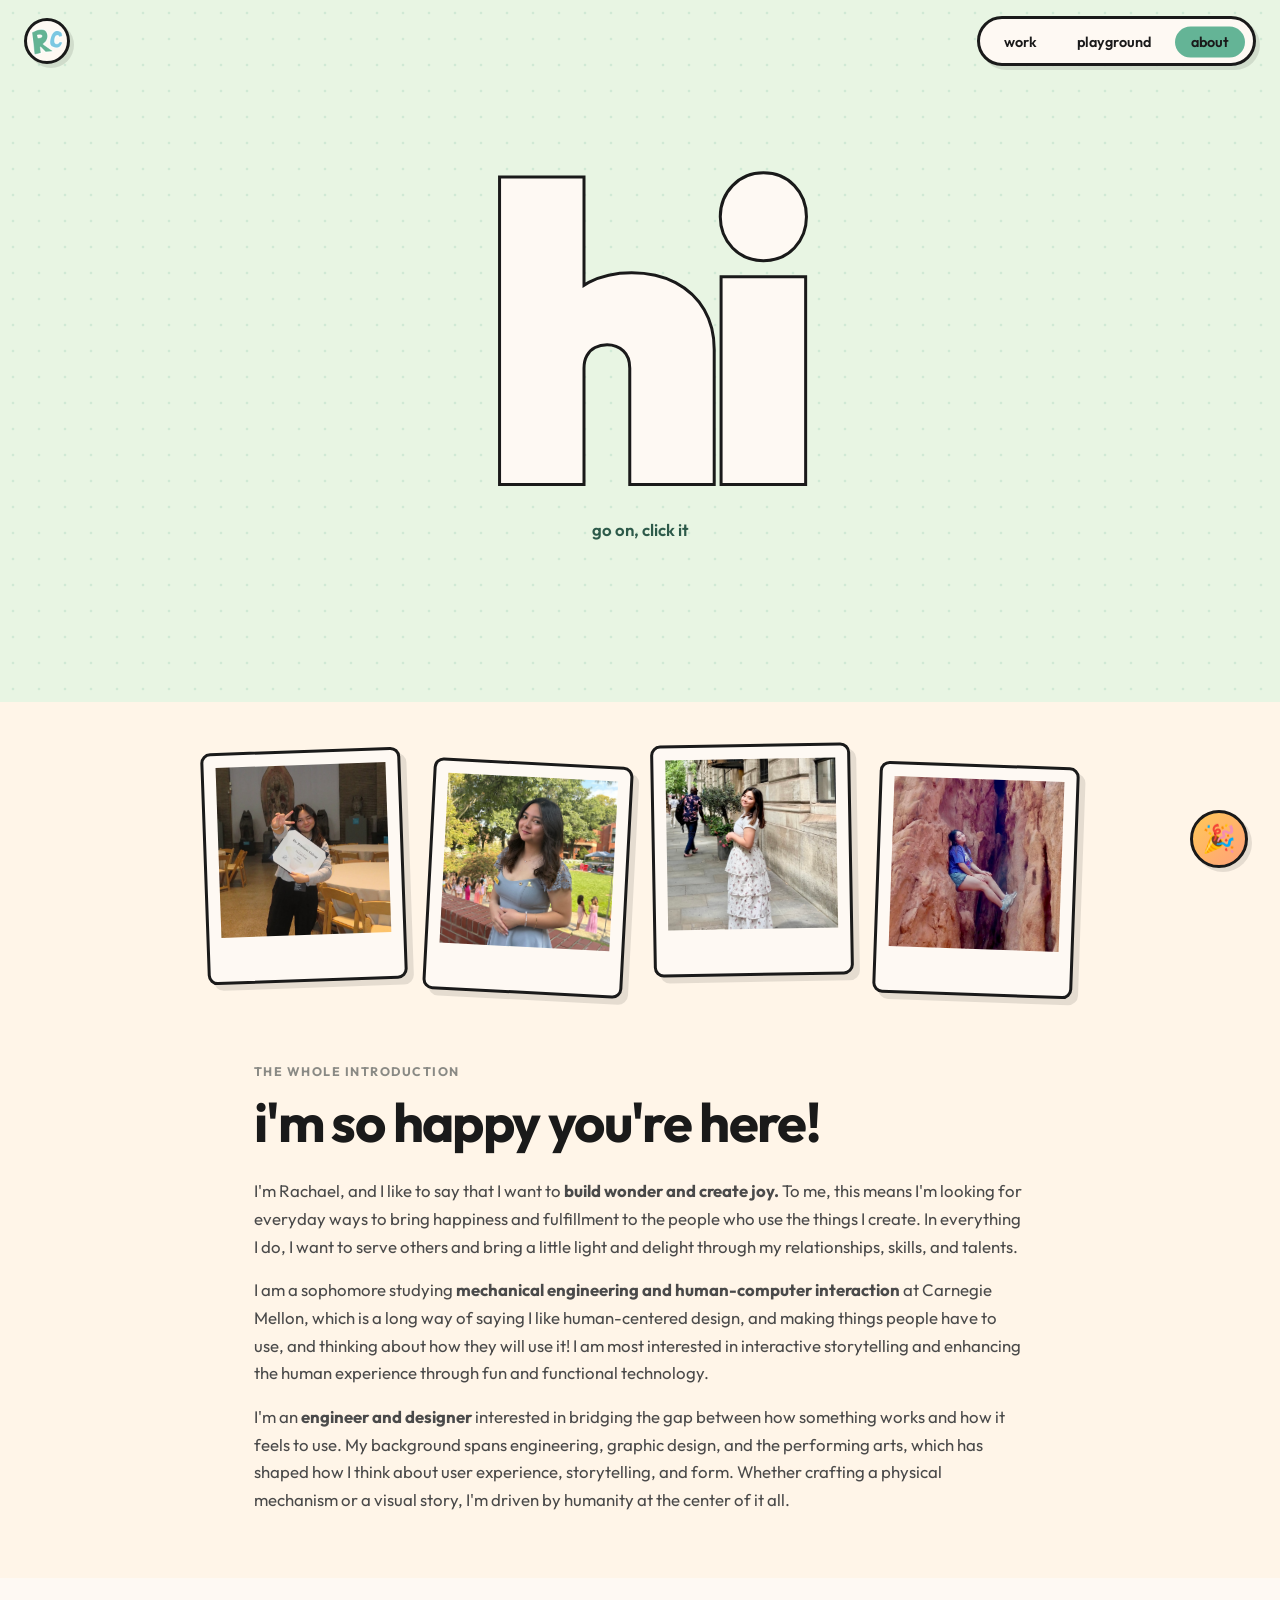
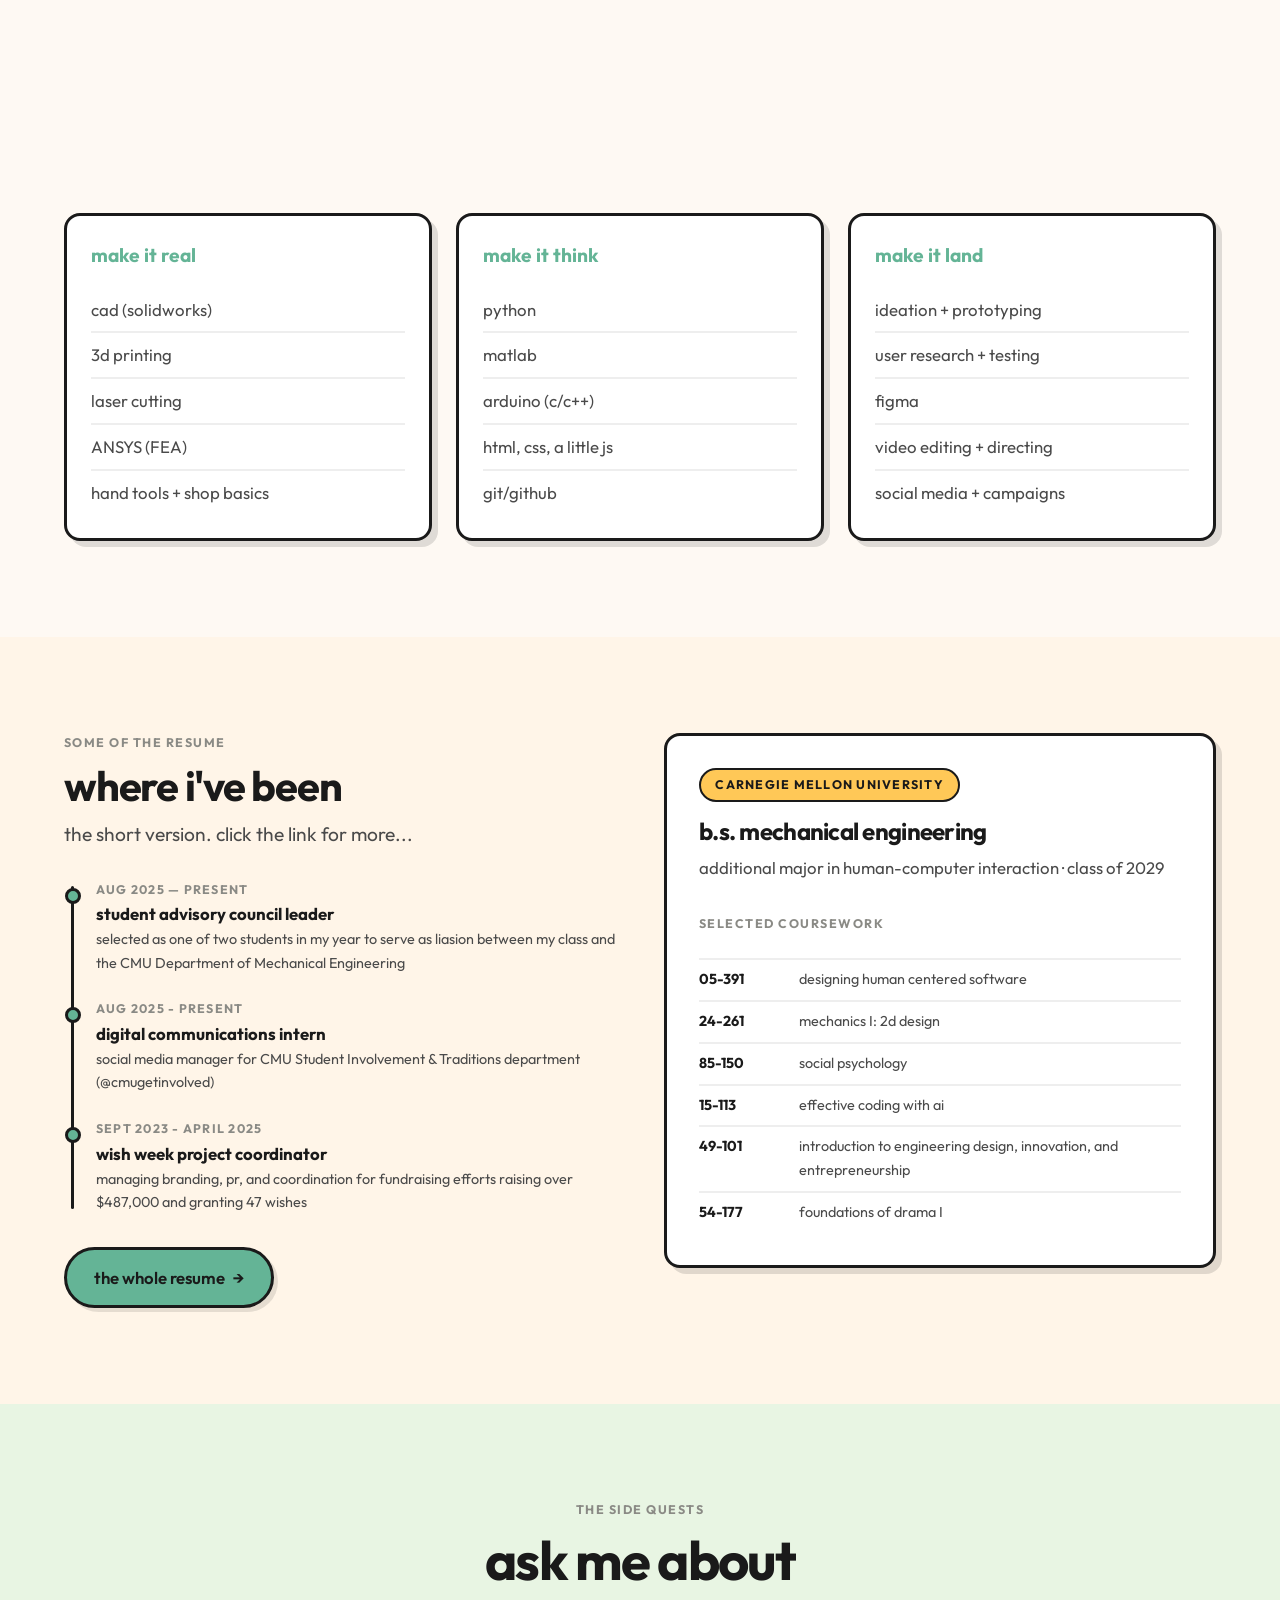
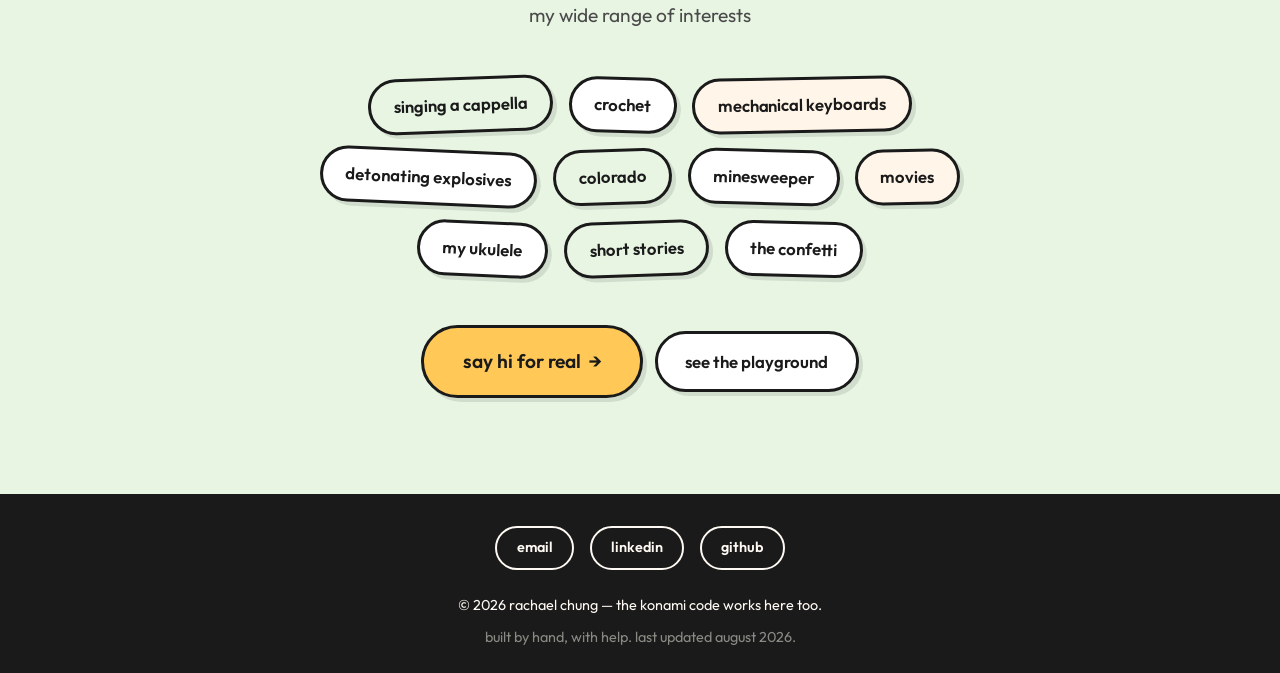
==== about.html @ f22bd78f "new portfolio website iterating on a different repo, pushing "final" here" ====
<!DOCTYPE html>
<html lang="en">
<head>
  <meta charset="UTF-8" />
  <meta name="viewport" content="width=device-width, initial-scale=1.0" />
  <title>about — Rachael Chung</title>
  <meta name="description" content="About Rachael Chung — mechanical engineering and HCI at Carnegie Mellon. Skills, coursework, and the things I will happily talk about for too long." />
  <link rel="icon" type="image/png" href="favicon.png" />
  <link rel="stylesheet" href="styles.css" />
</head>
<body data-page="about">

  <nav class="site-nav" aria-label="Main">
    <a class="site-nav__mark" href="index.html" aria-label="Home">
      <img src="files/logo.png" alt="rc" />
    </a>
    <ul class="site-nav__links">
      <li><a href="index.html#work">work</a></li>
      <li><a href="playground.html">playground</a></li>
      <li><a href="about.html" aria-current="page">about</a></li>
    </ul>
  </nav>
  
  <!-- ===================================================================
       Hi
       =================================================================== -->
  <header class="hi-block" id="hi-block">
    <div>
      <p class="hi-word" tabindex="0" role="button" aria-label="Say hi — activate for confetti">hi</p>
      <p class="hi-block__hint">go on, click it</p>
    </div>
  </header>

  <!-- =================================================================
         Polaroid
      ================================================================= -->

  <div class="polaroid-row reveal">
    <button class="polaroid" data-full="images/photo1.jpg">
      <img src="images/photo1.jpg" alt="photo 1" loading="lazy">
    </button>
    <button class="polaroid" data-full="images/photo2.jpg" >
      <img src="images/photo2.jpg" alt="photo 2" loading="lazy">
    </button>
    <button class="polaroid" data-full="images/photo3.jpg">
      <img src="images/photo3.jpg" alt="photo 3" loading="lazy">
    </button>
    <button class="polaroid" data-full="images/photo4.jpg">
      <img src="images/photo4.jpg" alt="photo 4" loading="lazy">
    </button>
  </div>

  <div class="modal" id="photo-modal" role="dialog" aria-modal="true" aria-label="Enlarged photo">
    <div class="modal__panel modal__panel--photo">
      <button class="modal__close" type="button" aria-label="Close photo">×</button>
      <img src="" alt="">
    </div>
  </div>

  <main id="main">
    
    <!-- =================================================================
         Bio
         ================================================================= -->
    <section class="section section--tight section--warm">
      <div class="container container--narrow reveal">
        <span class="meta-label">the whole introduction</span>
        <h2 class="heading-1">I'm so happy you're here!</h2>
        <div class="stack" style="margin-top: var(--space-5)">
          <p class="body-text">
            I'm Rachael, and I like to say that I want to <strong>build wonder and create joy.</strong> To me, this means I'm looking for everyday ways to bring happiness and fulfillment to the people who use the things I create. In everything I do, I want to serve others and bring a little light and delight through my relationships, skills, and talents.
          </p>
          <p class="body-text">
            I am a sophomore studying <strong>mechanical engineering and human-computer interaction</strong> at Carnegie Mellon, which is a long way of saying I like human-centered design, and making things people have to use, and thinking about how they will use it! I am most interested in interactive storytelling and enhancing the human experience through fun and functional technology.
          </p>
          <p class="body-text">
            I'm an <strong>engineer and designer</strong> interested in bridging the gap between how something works and how it feels to use. My background spans engineering, graphic design, and the performing arts, which has shaped how I think about user experience, storytelling, and form. Whether crafting a physical mechanism or a visual story, I'm driven by humanity at the center of it all.
          </p>
        </div>
      </div>
    </section>

    <!-- =================================================================
         Skills
         ================================================================= -->
    <section class="section">
      <div class="container">
        <div class="section__head reveal">
          <div class="section__head-text">
            <span class="meta-label">the toolbox</span>
            <h2 class="heading-1">what I can <span class="marker">actually do</span></h2>
          </div>
        </div>

        <div class="skill-grid reveal">
          <article class="card skill-card">
            <h3>make it real</h3>
            <ul>
              <li>cad (solidworks)</li>
              <li>3d printing</li>
              <li>laser cutting</li>
              <li>ANSYS (FEA)</li>
              <li>hand tools + shop basics</li>
            </ul>
          </article>

          <article class="card skill-card">
            <h3>make it think</h3>
            <ul>
              <li>python</li>
              <li>matlab</li>
              <li>arduino (c/c++)</li>
              <li>html, css, a little js</li>
              <li>git/github</li>
            </ul>
          </article>

          <article class="card skill-card">
            <h3>make it land</h3>
            <ul>
              <li>ideation + prototyping</li>
              <li>user research + testing</li>
              <li>figma</li>
              <li>video editing + directing</li>
              <li>social media + campaigns</li>
            </ul>
          </article>
        </div>
      </div>
    </section>

    <!-- =================================================================
         Resume + degree
         ================================================================= -->
    <section class="section section--warm">
      <div class="container">
        <div class="about-split">
          <div class="reveal">
            <span class="meta-label">some of the resume</span>
            <h2 class="heading-2">where i've been</h2>
            <p class="lede" style="margin-top: var(--space-3)">the short version. click the link for more...</p>

            <div class="timeline" style="margin-top: var(--space-6)">
              <div class="timeline__item">
                <p class="timeline__when">aug 2025 — present</p>
                <p class="timeline__what">student advisory council leader</p>
                <p class="timeline__where">selected as one of two students in my year to serve as liasion between my class and the CMU Department of Mechanical Engineering</p>
              </div>
              <div class="timeline__item">
                <p class="timeline__when">aug 2025 - present</p>
                <p class="timeline__what">digital communications intern</p>
                <p class="timeline__where">social media manager for CMU Student Involvement & Traditions department (@cmugetinvolved)</p>
              </div>
              <div class="timeline__item">
                <p class="timeline__when">sept 2023 - april 2025</p>
                <p class="timeline__what">wish week project coordinator</p>
                <p class="timeline__where">managing branding, pr, and coordination for fundraising efforts raising over $487,000 and granting 47 wishes</p>
              </div>
            </div>

            <div class="cluster" style="margin-top: var(--space-6)">
              <a class="btn btn--primary" href="files/RachaelChungResume.pdf" target="_blank" rel="noopener">
                the whole resume <span class="btn__arrow" aria-hidden="true">→</span>
              </a>
            </div>
          </div>

          <div class="reveal">
            <article class="card degree-card">
              <span class="degree-card__badge">carnegie mellon university</span>
              <h2 class="heading-3">b.s. mechanical engineering</h2>
              <p class="body-text" style="margin-top: var(--space-2)">
                additional major in human-computer interaction · class of 2029
              </p>

              <span class="meta-label" style="margin-top: var(--space-6)">selected coursework</span>
              <ul class="coursework">
                <li><span>05-391</span><span>designing human centered software</span></li>
                <li><span>24-261</span><span>mechanics I: 2d design</span></li>
                <li><span>85-150</span><span>social psychology</span></li>
                <li><span>15-113</span><span>effective coding with ai</span></li>
                <li><span>49-101</span><span>introduction to engineering design, innovation, and entrepreneurship</span></li>
                <li><span>54-177</span><span>foundations of drama I</span></li>
              </ul>
            </article>
          </div>
        </div>
      </div>
    </section>

    <!-- =================================================================
         Ask me about
         ================================================================= -->
    <section class="section section--tint">
      <div class="container container--narrow">
        <div class="section__head reveal" style="justify-content: center; text-align: center">
          <div class="section__head-text">
            <span class="meta-label">the side quests</span>
            <h2 class="heading-1">ask me about</h2>
            <p class="lede">my wide range of interests</p>
          </div>
        </div>

        <div class="ask-wall reveal">
          <span class="ask-chip" tabindex="0">
            singing a cappella
            <span class="ask-chip__tip" role="tooltip">I am music director for CMU's Joyful Noise!</span>
          </span>
          <span class="ask-chip" tabindex="0">
            crochet
            <span class="ask-chip__tip" role="tooltip">I love making little crochet animals for friends and family</span>
          </span>
          <span class="ask-chip" tabindex="0">
            mechanical keyboards
            <span class="ask-chip__tip" role="tooltip">My current keyboard is a 75% with tactile switches. I would have so many more if I could...</span>
          </span>
          <span class="ask-chip" tabindex="0">
            detonating explosives
            <span class="ask-chip__tip" role="tooltip">Yes, I went to explosives camp. Yes, I've made fireworks by hand.</span>
          </span>
          <span class="ask-chip" tabindex="0">
            colorado
            <span class="ask-chip__tip" role="tooltip">nothing can beat the snow and mountains where I grew up</span>
          </span>
          <span class="ask-chip" tabindex="0">
            minesweeper
            <span class="ask-chip__tip" role="tooltip">A bit of an unhealthy obsession, but I can do it so fast now!!</span>
          </span>
          <span class="ask-chip" tabindex="0">
            movies
            <span class="ask-chip__tip" role="tooltip">top 4: now you see me, top gun: maverick, elemental, set it up</span>
          </span>
          <span class="ask-chip" tabindex="0">
            my ukulele
            <span class="ask-chip__tip" role="tooltip">The ultimate destressor after a long day</span>
          </span>
          <span class="ask-chip" tabindex="0">
            short stories
            <span class="ask-chip__tip" role="tooltip">A big fan of stories like "The Ones Who Walk Away from Omelas", "Runaround", "There Will Come Soft Rains"</span>
          </span>
          <span class="ask-chip" tabindex="0">
            the confetti
            <span class="ask-chip__tip" role="tooltip">I just really think there's always something to celebrate :)</span>
          </span>
        </div>

        <div class="cluster reveal" style="justify-content: center; margin-top: var(--space-7)">
          <a class="btn btn--pop btn--lg" href="mailto:rachung23@gmail.com">
            say hi for real <span class="btn__arrow" aria-hidden="true">→</span>
          </a>
          <a class="btn" href="playground.html">see the playground</a>
        </div>
      </div>
    </section>
  </main>

  <footer class="site-footer">
    <div class="container">
      <div class="site-footer__top">
        <a href="mailto:rachung23@gmail.com">email</a>
        <a href="https://linkedin.com/in/rachaelachung" target="_blank" rel="noopener">linkedin</a>
        <a href="https://github.com/rachaelchung" target="_blank" rel="noopener">github</a>
      </div>
      <p>© 2026 rachael chung — the konami code works here too.</p>
      <p>built by hand, with help. last updated august 2026.</p>
    </div>
  </footer>

  <script src="https://cdn.jsdelivr.net/npm/canvas-confetti@1.6.0/dist/confetti.browser.min.js"></script>
  <script src="main.js"></script>
</body>
</html>
---- styles.css ----
/* ==========================================================================
   Rachael Chung — portfolio
   Global stylesheet. Shared by index.html, about.html, playground.html
   and every project page under /projects.

   Structure
   01. Fonts
   02. Design tokens + colour themes
   03. Reset & base elements
   04. Reusable text styles
   05. Layout primitives (container, section, cluster, stack)
   06. Reusable components (button, chip, card, tag list, note)
   07. Site chrome (nav, footer, party button, theme picker)
   08. Hero (floating letters + drifting shapes)
   09. About preview strip
   10. Featured projects (playing cards)
   11. Playground marquee
   12. Playground archive (filters, grid, modal)
   13. About page (say hi, skills, resume, coursework, ask me about)
   14. Project detail pages
   15. Motion keyframes
   16. Responsive
   17. Cursors
   ========================================================================== */

/* 01. Fonts ------------------------------------------------------------- */
@import url('https://fonts.googleapis.com/css2?family=Outfit:wght@300;400;500;600;700;800;900&display=swap');

/* 02. Design tokens + colour themes ------------------------------------ */
:root {
  /* Palette — same green/blue vibe as the old site, slightly warmer paper.
     Themes below override only these four so the whole site re-skins. */
  --color-primary: #64b496;
  --color-secondary: #7ec8e3;
  --color-text: #2d5a4a;
  --color-bg-light: #e8f5e3;

  /* Fixed brand colours (not themed) */
  --ink: #1a1a1a;
  --ink-soft: #4a4a4a;
  --ink-faint: #8a8a85;
  --paper: #fef9f3;
  --paper-warm: #fff5e8;
  --paper-card: #ffffff;
  --accent-peach: #ffa07a;
  --accent-pop: #ffc857;
  --accent-lilac: #b8a4e3;
  --accent-rose: #fb6f92;

  /* Typography */
  --font-body: 'Outfit', -apple-system, BlinkMacSystemFont, 'Segoe UI', sans-serif;

  --text-xs: 0.78rem;
  --text-sm: 0.9rem;
  --text-base: 1.05rem;
  --text-lg: 1.2rem;
  --text-xl: 1.5rem;
  --text-2xl: 2rem;
  --text-3xl: 2.6rem;
  --text-4xl: 3.4rem;
  --text-display: clamp(3.5rem, 12vw, 9rem);

  --leading-tight: 1.15;
  --leading-snug: 1.35;
  --leading-normal: 1.65;

  /* Spacing */
  --space-1: 0.25rem;
  --space-2: 0.5rem;
  --space-3: 0.75rem;
  --space-4: 1rem;
  --space-5: 1.5rem;
  --space-6: 2rem;
  --space-7: 3rem;
  --space-8: 4rem;
  --space-9: 6rem;

  /* Shape — the chunky sticker look, kept from the old site */
  --border-width: 3px;
  --border-width-thick: 4px;
  --radius-sm: 10px;
  --radius-md: 16px;
  --radius-lg: 24px;
  --radius-xl: 32px;
  --radius-pill: 999px;

  --shadow-sm: 4px 4px 0 rgba(0, 0, 0, 0.1);
  --shadow-md: 6px 6px 0 rgba(0, 0, 0, 0.12);
  --shadow-lg: 10px 10px 0 rgba(0, 0, 0, 0.12);
  --shadow-xl: 14px 14px 0 rgba(0, 0, 0, 0.14);

  /* Motion */
  --ease-out: cubic-bezier(0.22, 1, 0.36, 1);
  --ease-bounce: cubic-bezier(0.34, 1.56, 0.64, 1);
  --dur-fast: 0.18s;
  --dur-mid: 0.3s;
  --dur-slow: 0.6s;

  /* Layout */
  --container: 1200px;
  --container-narrow: 820px;

  --z-content: 1;
  --z-nav: 1000;
  --z-modal: 2000;
  --z-picker: 3000;
  --z-cursor: 4000;
}

[data-theme='sunset']    { --color-primary: #ff6b6b; --color-secondary: #ffa07a; --color-text: #8b4513; --color-bg-light: #ffe9cd; }
[data-theme='purple']    { --color-primary: #a78bfa; --color-secondary: #c084fc; --color-text: #5b21b6; --color-bg-light: #f3e8ff; }
[data-theme='ocean']     { --color-primary: #4a9eff; --color-secondary: #a2d6ee; --color-text: #1e3a8a; --color-bg-light: #e0f2fe; }
[data-theme='forest']    { --color-primary: #52b788; --color-secondary: #95d5b2; --color-text: #2d6a4f; --color-bg-light: #d8f3dc; }
[data-theme='rose']      { --color-primary: #fb6f92; --color-secondary: #fda4af; --color-text: #9f1239; --color-bg-light: #ffe4e6; }
[data-theme='monochrome']{ --color-primary: #6b7280; --color-secondary: #9ca3af; --color-text: #1f2937; --color-bg-light: #f3f4f6; }
[data-theme='cmu']       { --color-primary: #c41230; --color-secondary: #8c8b8b; --color-text: #4a4a4a; --color-bg-light: #f5f5f5; }

/* 03. Reset & base ----------------------------------------------------- */
*,
*::before,
*::after { box-sizing: border-box; }

* { margin: 0; padding: 0; }

html {
  overflow-x: hidden;
  scroll-behavior: smooth;
}

body {
  width: 100%;
  overflow-x: hidden;
  font-family: var(--font-body);
  font-size: var(--text-base);
  font-weight: 400;
  line-height: var(--leading-normal);
  color: var(--ink);
  background: var(--paper);
  -webkit-font-smoothing: antialiased;
}

img,
svg { display: block; max-width: 100%; }

a { color: inherit; }

button {
  font: inherit;
  color: inherit;
  border: none;
  background: none;
  cursor: pointer;
}

ul, ol { list-style: none; }

:focus-visible {
  outline: 3px solid var(--color-primary);
  outline-offset: 3px;
  border-radius: var(--radius-sm);
}

.visually-hidden {
  position: absolute;
  width: 1px;
  height: 1px;
  padding: 0;
  overflow: hidden;
  clip: rect(0 0 0 0);
  white-space: nowrap;
  border: 0;
}

/* 04. Reusable text styles --------------------------------------------- */
/* Everything is lowercase — that is the whole personality of this rebuild. */
.display {
  font-size: var(--text-display);
  font-weight: 800;
  line-height: 0.9;
  letter-spacing: -0.04em;
  text-transform: lowercase;
}

.heading-1,
.heading-2,
.heading-3,
.heading-4 {
  font-weight: 700;
  line-height: var(--leading-tight);
  letter-spacing: -0.03em;
  text-transform: lowercase;
}

.heading-1 { font-size: var(--text-4xl); }
.heading-2 { font-size: var(--text-3xl); }
.heading-3 { font-size: var(--text-xl); }
.heading-4 { font-size: var(--text-lg); letter-spacing: -0.02em; }

.lede {
  font-size: var(--text-lg);
  font-weight: 400;
  line-height: var(--leading-snug);
  color: var(--ink-soft);
}

.body-text { font-size: var(--text-base); line-height: var(--leading-normal); color: var(--ink-soft); }
.body-text + .body-text { margin-top: var(--space-4); }

.meta-label {
  display: block;
  margin-bottom: var(--space-2);
  font-size: var(--text-xs);
  font-weight: 700;
  letter-spacing: 0.12em;
  text-transform: uppercase;
  color: var(--ink-faint);
}

.text-accent { color: var(--color-primary); }

/* A squiggle underline — used instead of gradient text for emphasis. */
.marker {
  position: relative;
  white-space: nowrap;
}
.marker::after {
  content: '';
  position: absolute;
  right: -2px;
  bottom: 0.04em;
  left: -2px;
  z-index: -1;
  height: 0.38em;
  background: var(--color-secondary);
  border-radius: var(--radius-pill);
  opacity: 0.55;
}

/* 05. Layout primitives ----------------------------------------------- */
.container {
  width: 100%;
  max-width: var(--container);
  margin: 0 auto;
  padding: 0 var(--space-5);
}

.container--narrow { max-width: var(--container-narrow); }

.section { padding: var(--space-9) 0; }
.section--tight { padding: var(--space-8) 0; }
.section--warm { background: var(--paper-warm); }
.section--tint { background: var(--color-bg-light); }
.section--ink { color: var(--paper); background: var(--ink); }

/* Section headers are deliberately left-aligned and asymmetric rather than
   centred, so the page reads as a scrapbook instead of a template. */
.section__head {
  display: flex;
  flex-wrap: wrap;
  gap: var(--space-4) var(--space-7);
  align-items: flex-end;
  justify-content: space-between;
  margin-bottom: var(--space-7);
}
.section__head-text { max-width: 46ch; }
.section__head .lede { margin-top: var(--space-3); }

.cluster {
  display: flex;
  flex-wrap: wrap;
  gap: var(--space-3);
  align-items: center;
}

.stack > * + * { margin-top: var(--space-4); }

/* Wobbly hand-cut divider between stacked sections. */
.edge-wobble {
  display: block;
  width: 100%;
  height: 28px;
  color: var(--paper-warm);
}

/* 06. Reusable components -------------------------------------------- */
.btn {
  display: inline-flex;
  gap: var(--space-2);
  align-items: center;
  padding: 0.85rem 1.7rem;
  font-size: var(--text-base);
  font-weight: 600;
  color: var(--ink);
  text-decoration: none;
  text-transform: lowercase;
  background: var(--paper-card);
  border: var(--border-width) solid var(--ink);
  border-radius: var(--radius-pill);
  box-shadow: var(--shadow-sm);
  transition: transform var(--dur-mid) var(--ease-out),
              box-shadow var(--dur-mid) var(--ease-out),
              background var(--dur-mid) ease;
}
.btn:hover {
  background: var(--color-secondary);
  box-shadow: var(--shadow-md);
  transform: translate(-2px, -2px);
}
.btn:active { box-shadow: 2px 2px 0 rgba(0, 0, 0, 0.12); transform: translate(1px, 1px); }

.btn--primary { background: var(--color-primary); }
.btn--primary:hover { background: var(--color-secondary); }
.btn--pop { background: var(--accent-pop); }
.btn--pop:hover { background: var(--accent-peach); }
.btn--ghost { background: transparent; }
.btn--sm { padding: 0.5rem 1.1rem; font-size: var(--text-sm); border-width: 2px; }
.btn--lg { padding: 1.1rem 2.4rem; font-size: var(--text-lg); }

.btn__arrow { transition: transform var(--dur-mid) var(--ease-out); }
.btn:hover .btn__arrow { transform: translateX(4px); }

/* Tag chips. Static by default, interactive when used as a filter. */
.chip {
  display: inline-flex;
  align-items: center;
  padding: 0.28rem 0.72rem;
  font-size: var(--text-xs);
  font-weight: 600;
  line-height: 1.5;
  text-transform: lowercase;
  white-space: nowrap;
  background: var(--paper-warm);
  border: 2px solid var(--ink);
  border-radius: var(--radius-pill);
}
.chip--solid { color: var(--ink); background: var(--color-secondary); }
.chip--on-dark { background: transparent; border-color: currentColor; }

.chip-button {
  cursor: pointer;
  transition: transform var(--dur-fast) var(--ease-out),
              background var(--dur-fast) ease,
              box-shadow var(--dur-fast) var(--ease-out);
}
.chip-button:hover { background: var(--color-bg-light); transform: translateY(-2px); }
.chip-button[aria-pressed='true'] {
  color: var(--ink);
  background: var(--color-primary);
  box-shadow: 3px 3px 0 rgba(0, 0, 0, 0.14);
}

.tag-list {
  display: flex;
  flex-wrap: wrap;
  gap: var(--space-2);
}

/* Generic bordered surface. */
.card {
  background: var(--paper-card);
  border: var(--border-width) solid var(--ink);
  border-radius: var(--radius-md);
  box-shadow: var(--shadow-md);
}

.note {
  padding: var(--space-5);
  background: var(--paper-warm);
  border: 2px dashed var(--ink);
  border-radius: var(--radius-md);
}

.empty-state {
  padding: var(--space-8) var(--space-5);
  text-align: center;
  border: 2px dashed var(--ink-faint);
  border-radius: var(--radius-lg);
}

/* 07. Site chrome ---------------------------------------------------- */
.site-nav {
  position: fixed;
  top: 0;
  right: 0;
  left: 0;
  z-index: var(--z-nav);
  display: flex;
  gap: var(--space-4);
  align-items: center;
  justify-content: space-between;
  padding: var(--space-4) var(--space-5);
  pointer-events: none;
}
.site-nav > * { pointer-events: auto; }

.site-nav__mark {
  display: inline-flex;
  align-items: center;
  justify-content: center;
  width: 46px;
  height: 46px;
  font-size: var(--text-lg);
  font-weight: 800;
  text-decoration: none;
  background: var(--paper);
  border: var(--border-width) solid var(--ink);
  border-radius: var(--radius-pill);
  box-shadow: var(--shadow-sm);
  transition: transform var(--dur-mid) var(--ease-bounce), background var(--dur-mid) ease;
}
.site-nav__mark:hover { background: var(--color-primary); transform: rotate(-8deg) scale(1.06); }

.site-nav__links {
  position: relative;
  isolation: isolate;
  display: flex;
  gap: var(--space-2);
  align-items: center;
  padding: var(--space-2);
  background: var(--paper);
  border: var(--border-width) solid var(--ink);
  border-radius: var(--radius-pill);
  box-shadow: var(--shadow-sm);
}
.site-nav__links a {
  position: relative;
  z-index: 1;
  padding: 0.4rem 1rem;
  font-size: var(--text-sm);
  font-weight: 600;
  text-decoration: none;
  text-transform: lowercase;
  border-radius: var(--radius-pill);
  transition: background var(--dur-fast) ease, color var(--dur-fast) ease;
}
.site-nav__links a:hover { color: var(--ink); }
.site-nav__indicator {
  position: absolute;
  top: 0;
  left: 0;
  z-index: 0;
  width: 0;
  height: 0;
  background: var(--color-primary);
  border-radius: var(--radius-pill);
  opacity: 0;
  pointer-events: none;
  transition: transform var(--dur-mid) var(--ease-out), width var(--dur-mid) var(--ease-out), height var(--dur-mid) var(--ease-out), opacity var(--dur-fast) ease;
}
.site-nav__indicator.is-visible { opacity: 1; }

@media (prefers-reduced-motion: reduce) {
  .site-nav__indicator { transition: none; }
}

.party-button {
  position: fixed;
  right: var(--space-6);
  bottom: var(--space-6);
  z-index: var(--z-nav);
  width: 58px;
  height: 58px;
  font-size: 1.7rem;
  line-height: 1;
  background: linear-gradient(135deg, var(--accent-pop), var(--accent-peach));
  border: var(--border-width) solid var(--ink);
  border-radius: var(--radius-pill);
  box-shadow: var(--shadow-sm);
  transition: transform var(--dur-mid) var(--ease-bounce), box-shadow var(--dur-mid) var(--ease-out);
}
.party-button:hover { box-shadow: var(--shadow-md); transform: translate(-2px, -2px) scale(1.08) rotate(8deg); }
.party-button:active { transform: scale(0.93); }

.site-footer {
  padding: var(--space-6) 0 var(--space-5);
  font-size: var(--text-sm);
  color: var(--paper);
  text-align: center;
  background: var(--ink);
}
.site-footer p + p { margin-top: var(--space-2); color: var(--ink-faint); }
.site-footer a { color: var(--color-primary); text-decoration: none; }
.site-footer a:hover { text-decoration: underline; }

.site-footer__top {
  display: flex;
  flex-wrap: wrap;
  gap: var(--space-4);
  align-items: center;
  justify-content: center;
  margin-bottom: var(--space-5);
}
.site-footer__top a {
  padding: 0.5rem 1.2rem;
  font-weight: 600;
  color: var(--paper);
  border: 2px solid currentColor;
  border-radius: var(--radius-pill);
  transition: color var(--dur-fast) ease, background var(--dur-fast) ease;
}
.site-footer__top a:hover { color: var(--ink); text-decoration: none; background: var(--color-primary); border-color: var(--ink); }

/* Konami theme picker */
.theme-picker {
  position: fixed;
  top: 50%;
  left: 50%;
  z-index: var(--z-picker);
  display: none;
  max-width: 440px;
  padding: var(--space-6);
  text-align: center;
  background: var(--paper);
  border: var(--border-width-thick) solid var(--ink);
  border-radius: var(--radius-lg);
  box-shadow: var(--shadow-xl);
  transform: translate(-50%, -50%);
}
.theme-picker.is-open { display: block; animation: pop-in var(--dur-mid) var(--ease-bounce); }
.theme-picker p { margin: var(--space-2) 0 var(--space-5); color: var(--ink-soft); }

.theme-grid {
  display: grid;
  grid-template-columns: repeat(4, 1fr);
  gap: var(--space-3);
  margin-bottom: var(--space-5);
}
.theme-btn {
  padding: var(--space-4) 0;
  font-size: 1.5rem;
  border: var(--border-width) solid var(--ink);
  border-radius: var(--radius-sm);
  box-shadow: var(--shadow-sm);
  transition: transform var(--dur-fast) var(--ease-out), box-shadow var(--dur-fast) var(--ease-out);
}
.theme-btn:hover { box-shadow: var(--shadow-md); transform: translate(-2px, -2px); }

/* 08. Hero ------------------------------------------------------------ */
.hero {
  position: relative;
  display: flex;
  align-items: center;
  justify-content: center;
  min-height: 100vh;
  overflow: hidden;
  text-align: center;
  background: var(--paper);
}

/* Replaces the old cursor-tracking gradient: a quiet dotted paper grain
   that sits still while the shapes and letters do the moving. */
.hero::before {
  content: '';
  position: absolute;
  inset: 0;
  background-image: radial-gradient(var(--color-primary) 1.5px, transparent 1.6px);
  background-size: 26px 26px;
  opacity: 0.16;
  pointer-events: none;
}

/* Drifting geometric confetti. Positioned by CSS, nudged by main.js. */
.hero__shapes {
  position: absolute;
  inset: 0;
  overflow: hidden;
  pointer-events: none;
}
/* Wrapper owns the slow drift loop; the inner .shape owns the cursor spring,
   so the two transforms never fight each other. */
.shape-wrap {
  position: absolute;
  animation: drift linear infinite;
}

.shape {
  border: var(--border-width) solid var(--ink);
  opacity: 0.92;
  will-change: transform;
}
/* .shape--circle { border-radius: 50%; }
.shape--pill { border-radius: var(--radius-pill); }
.shape--squircle { border-radius: 30%; }
.shape--tri {
  border: none;
  background: none;
}
.shape--tri svg { width: 100%; height: 100%; } */

.shape--svg {
  height: auto;
  border: none;
  opacity: 1;
  user-select: none;
  -webkit-user-drag: none;
}

.hero__content {
  position: relative;
  z-index: var(--z-content);
  padding: var(--space-8) 0;
}

/* Hand-lettered name.
   All kerning is in `em` and the letters are `height: 1em`, so the entire
   name scales from one font-size below — no separate mobile kerning block to
   keep in sync. If you swap in letter SVGs with different padding, retune
   the per-letter values here and everything stays proportional. */
.hand-lettered-name {
  display: flex;
  flex-direction: column;
  align-items: flex-start;
  justify-content: center;
  margin-bottom: var(--space-4);
  font-size: clamp(64px, 11.5vw, 200px);
}
.name-row {
  display: flex;
  align-items: flex-end;
  justify-content: center;
}
.name-letter {
  height: 1.3em;
  width: auto;
  will-change: transform;
}

/* Row offsets — the second row hangs down and to the right. These assume
   letter SVGs cropped tight to the ink; loosen them if yours have padding. */
#first-name { margin-bottom: -0.04em; margin-left: 4.7em; }
#last-name  { margin-top: -0.7em; margin-left: 5.6em; }

/* Per-letter kerning nudges. */
.letter-r  { margin-right: -0.07em; }
.letter-a1 { margin-right: -0.09em; }
.letter-c1 { margin-right: -0.10em; }
.letter-h1 { margin-right: -0.10em; }
.letter-a2 { margin-right: -0.11em; }
.letter-e  { margin-right: -0.08em; }
.letter-c2 { margin-right: -0.10em; }
.letter-h2 { margin-right: -0.06em; }
.letter-u  { margin-right: -0.08em; }
.letter-n  { margin-right: -0.08em; }

.hero__tagline {
  min-height: 2.6rem;
  font-size: clamp(1.2rem, 3vw, 2rem);
  font-weight: 500;
  color: var(--color-text);
  text-transform: lowercase;
}
.hero__tagline::after {
  content: '|';
  margin-left: 2px;
  color: var(--color-primary);
  animation: blink-cursor 0.8s step-end infinite;
}

.scroll-indicator {
  position: absolute;
  bottom: var(--space-6);
  left: 50%;
  z-index: var(--z-content);
  display: grid;
  place-items: center;
  width: 46px;
  height: 46px;
  background: var(--paper);
  border: var(--border-width) solid var(--ink);
  border-radius: var(--radius-pill);
  box-shadow: var(--shadow-sm);
  transform: translateX(-50%);
  animation: bob 2.4s ease-in-out infinite;
}
.scroll-indicator svg { width: 22px; height: 22px; fill: none; stroke: var(--ink); stroke-width: 2.4; }

body { position: relative; }

.scroll-doodle {
  position: absolute;
  top: 100vh;                    /* start below the hero */
  left: 0;
  width: 100%;
  height: calc(100% - 100vh);
  z-index: 0;                    /* above section backgrounds, below nav (1000) */
  pointer-events: none;
  overflow: visible;
}

.section > .container,
.marquee,
.site-footer {
  position: relative;
  z-index: 1;
}

.scroll-doodle path {
  fill: none;
  stroke: var(--color-primary);  /* re-skins with your themes */
  stroke-width: 6;
  stroke-linecap: round;
  stroke-linejoin: round;
  stroke-dasharray: 1;
  stroke-dashoffset: 1;
}

@media (prefers-reduced-motion: reduce) {
  .scroll-doodle path { stroke-dashoffset: 0; }  /* just show the finished line */
}

/* 09. About preview strip -------------------------------------------- */
.about-strip {
  display: grid;
  grid-template-columns: minmax(200px, 260px) 1fr;
  gap: var(--space-7);
  align-items: center;
}
/* The blob mask lives on the image so the sticker can hang outside it. */
.about-strip__photo {
  position: relative;
  aspect-ratio: 1;
  rotate: -3deg;
}
.about-strip__photo img {
  width: 100%;
  height: 100%;
  object-fit: cover;
  background: var(--color-primary);
  border: var(--border-width-thick) solid var(--ink);
  border-radius: 46% 54% 52% 48% / 50% 46% 54% 50%;
  box-shadow: var(--shadow-lg);
}

.about-strip__sticker {
  position: absolute;
  right: -14px;
  bottom: 6px;
  padding: 0.35rem 0.9rem;
  font-size: var(--text-sm);
  font-weight: 700;
  background: var(--accent-pop);
  border: 2px solid var(--ink);
  border-radius: var(--radius-pill);
  rotate: 6deg;
}

.about-strip__body { max-width: 56ch; }
.about-strip__body .cluster { margin-top: var(--space-5); }

/* 10. Featured projects — playing cards ------------------------------ */
/* Three across on desktop so six projects read as two clean rows — an
   auto-fit grid drifts to four and the "hand of cards" idea falls apart. */
.deck {
  display: grid;
  grid-template-columns: repeat(2, 1fr);
  gap: var(--space-6);
}
@media (min-width: 900px) {
  .deck { grid-template-columns: repeat(3, 1fr); }
}

/* rotations */
.deck > :nth-child(3n + 1) { rotate: -1.2deg; }
.deck > :nth-child(3n + 2) { rotate: 0.6deg; }
.deck > :nth-child(3n + 3) { rotate: 1.4deg; }

.pcard {
  perspective: 1600px;
  aspect-ratio: 5 / 7;
  transition: rotate var(--dur-mid) var(--ease-out), translate var(--dur-mid) var(--ease-out);
}
.pcard:hover,
.pcard:focus-within { z-index: 2; rotate: 0deg; translate: 0 -8px; }

.pcard__inner {
  position: relative;
  width: 100%;
  height: 100%;
  transition: transform var(--dur-slow) var(--ease-out);
  transform-style: preserve-3d;
}
.pcard:hover .pcard__inner,
.pcard:focus-within .pcard__inner,
.pcard.is-flipped .pcard__inner { transform: rotateY(180deg); }

.pcard__face {
  position: absolute;
  inset: 0;
  display: flex;
  flex-direction: column;
  overflow: hidden;
  background: var(--paper-card);
  border: var(--border-width-thick) solid var(--ink);
  border-radius: var(--radius-lg);
  box-shadow: var(--shadow-md);
  backface-visibility: hidden;
}
.pcard__face--back {
  padding: var(--space-5);
  background: var(--color-bg-light);
  transform: rotateY(180deg);
}

/* Card corner index, like the rank on a playing card. */
.pcard__index {
  position: absolute;
  top: var(--space-3);
  left: var(--space-4);
  z-index: 2;
  font-size: var(--text-sm);
  font-weight: 800;
  color: var(--ink);
  letter-spacing: 0.04em;
}
.pcard__suit {
  position: absolute;
  top: var(--space-3);
  right: var(--space-4);
  z-index: 2;
  font-size: var(--text-sm);
}

.pcard__media {
  flex: 1 1 auto;
  min-height: 0;
  margin: var(--space-6) var(--space-4) 0;
  overflow: hidden;
  background: var(--color-bg-light);
  border: 2px solid var(--ink);
  border-radius: var(--radius-sm);
}
.pcard__media img {
  width: 100%;
  height: 100%;
  object-fit: cover;
  transition: transform var(--dur-slow) var(--ease-out);
}

.pcard:hover .pcard__media img { 
  transform: scale(1.05); 
  opacity: 0; 
  transition-delay: 0.2s, 0.12s;
}

.pcard__caption { flex: 0 0 auto; padding: var(--space-4); }
.pcard__title { font-size: var(--text-lg); font-weight: 700; line-height: var(--leading-tight); letter-spacing: -0.02em; text-transform: lowercase; }
.pcard__year { margin-top: var(--space-1); font-size: var(--text-xs); font-weight: 600; color: var(--ink-faint); text-transform: uppercase; letter-spacing: 0.1em; }
.pcard__tags { margin-top: var(--space-3); }

.pcard__back-body { display: flex; flex-direction: column; height: 100%; padding-top: var(--space-4); }
.pcard__back-body .pcard__title { margin-bottom: var(--space-2); }
.pcard__blurb {
  flex: 1 1 auto;
  overflow: hidden;
  font-size: var(--text-sm);
  line-height: var(--leading-normal);
  color: var(--ink-soft);
}
.pcard__meta {
  margin: var(--space-3) 0;
  font-size: var(--text-xs);
  font-weight: 600;
  color: var(--ink-soft);
  text-transform: lowercase;
}
.pcard__back-body .btn { align-self: flex-start; }

.flip-hint {
  display: inline-flex;
  gap: var(--space-2);
  align-items: center;
  font-size: var(--text-sm);
  font-weight: 600;
  color: var(--ink-faint);
}

/* 11. Playground marquee -------------------------------------------- */
.playground-promo {
  display: grid;
  grid-template-columns: 1.1fr 1fr;
  gap: var(--space-7);
  align-items: center;
  margin-bottom: var(--space-7);
}
.playground-promo .display { color: var(--ink); }
.playground-promo .cluster { margin-top: var(--space-5); }

.marquee {
  position: relative;
  overflow: hidden;
  mask-image: linear-gradient(90deg, transparent, #000 6%, #000 94%, transparent);
  -webkit-mask-image: linear-gradient(90deg, transparent, #000 6%, #000 94%, transparent);
}
.marquee + .marquee { margin-top: var(--space-5); }

.marquee__track {
  display: flex;
  gap: var(--space-5);
  width: max-content;
  padding: var(--space-3) 0;
  animation: marquee-scroll 46s linear infinite;
}
.marquee--reverse .marquee__track { animation-direction: reverse; }

/* Pause the belt whenever the reader is inspecting it. */
.marquee:hover .marquee__track,
.marquee:focus-within .marquee__track { animation-play-state: paused; }

.mcard {
  position: relative;
  flex: 0 0 auto;
  width: 260px;
  aspect-ratio: 4 / 3;
  overflow: hidden;
  background: var(--color-bg-light);
  border: var(--border-width) solid var(--ink);
  border-radius: var(--radius-md);
  box-shadow: var(--shadow-sm);
  transition: transform var(--dur-mid) var(--ease-out), box-shadow var(--dur-mid) var(--ease-out);
}
.mcard img { width: 100%; height: 100%; object-fit: cover; }
.mcard:hover,
.mcard:focus-visible { box-shadow: var(--shadow-md); transform: translateY(-6px) rotate(-1deg); }

.mcard__reveal {
  position: absolute;
  inset: auto 0 0 0;
  padding: var(--space-4);
  color: var(--paper);
  background: linear-gradient(0deg, rgba(20, 20, 20, 0.94) 40%, rgba(20, 20, 20, 0));
  translate: 0 100%;
  opacity: 0;
  transition: translate var(--dur-mid) var(--ease-out), opacity var(--dur-mid) ease;
}
.mcard:hover .mcard__reveal,
.mcard:focus-visible .mcard__reveal,
.mcard:focus-within .mcard__reveal { translate: 0 0; opacity: 1; }

.mcard__name { font-size: var(--text-base); font-weight: 700; text-transform: lowercase; }
.mcard__desc { margin-top: var(--space-1); font-size: var(--text-xs); line-height: var(--leading-snug); color: rgba(254, 249, 243, 0.82); }

/* 12. Playground archive ------------------------------------------- */
.archive-hero {
  padding: calc(var(--space-9) + 40px) 0 var(--space-8);
  background: var(--color-bg-light);
}
.archive-hero__inner { display: grid; grid-template-columns: 1fr minmax(240px, 340px); gap: var(--space-7); align-items: end; }

.filter-bar {
  position: sticky;
  top: 82px;
  z-index: 4;
  padding: var(--space-4) 0;
  background: color-mix(in srgb, var(--paper) 92%, transparent);
  backdrop-filter: blur(8px);
  border-bottom: 2px solid rgba(26, 26, 26, 0.12);
}
.filter-bar__row { display: flex; flex-wrap: wrap; gap: var(--space-3); align-items: center; }
.filter-bar__count { margin-left: auto; font-size: var(--text-sm); font-weight: 600; color: var(--ink-faint); }

.archive-grid {
  display: grid;
  grid-template-columns: repeat(auto-fill, minmax(240px, 1fr));
  gap: var(--space-5);
}
.archive-grid .pcard { aspect-ratio: 4 / 5; rotate: 0deg; }

.archive-grid > li.is-hidden { display: none; }

/* Modal */
.modal {
  position: fixed;
  inset: 0;
  z-index: var(--z-modal);
  display: none;
  padding: var(--space-5);
  overflow-y: auto;
  background: rgba(20, 20, 20, 0.78);
  -webkit-overflow-scrolling: touch;
}
.modal.is-open { display: flex; align-items: center; justify-content: center; }

.modal__panel {
  position: relative;
  width: 100%;
  max-width: 960px;
  margin: auto;
  background: var(--paper);
  border: var(--border-width-thick) solid var(--ink);
  border-radius: var(--radius-lg);
  box-shadow: var(--shadow-xl);
  animation: pop-in var(--dur-mid) var(--ease-bounce);
}

.modal__close {
  position: absolute;
  top: var(--space-4);
  right: var(--space-4);
  z-index: 3;
  display: grid;
  place-items: center;
  width: 44px;
  height: 44px;
  font-size: 1.4rem;
  font-weight: 700;
  background: var(--paper);
  border: var(--border-width) solid var(--ink);
  border-radius: var(--radius-pill);
  box-shadow: var(--shadow-sm);
  transition: transform var(--dur-mid) var(--ease-out), background var(--dur-mid) ease;
}
.modal__close:hover { background: var(--accent-rose); transform: translate(-2px, -2px) rotate(90deg); }

.modal__head { padding: var(--space-6) var(--space-6) var(--space-5); border-bottom: var(--border-width) solid var(--ink); }
.modal__head .heading-2 { padding-right: 60px; }
.modal__head .tag-list { margin-top: var(--space-4); }

.modal__body { display: grid; grid-template-columns: 1.05fr 1fr; gap: var(--space-6); padding: var(--space-6); }

.qa-list > * + * { margin-top: var(--space-5); }
.qa-list h3 {
  font-size: var(--text-base);
  font-weight: 700;
  color: var(--color-primary);
  text-transform: lowercase;
}
.qa-list p { margin-top: var(--space-2); color: var(--ink-soft); }

.modal__gallery { display: flex; flex-direction: column; gap: var(--space-4); }
.modal__gallery img { border: var(--border-width) solid var(--ink); border-radius: var(--radius-md); box-shadow: var(--shadow-sm); }
.modal__embed {
  flex: none;               /* stops the flex column from squishing it */
  width: 100%;
  overflow: hidden;
  border: var(--border-width) solid var(--ink);
  border-radius: var(--radius-md);
  box-shadow: var(--shadow-sm);
  background: var(--paper-card);
}
.modal__embed iframe {
  display: block;
  width: 100%;
  height: 100%;
  border: 0;
}
.modal__gallery-empty {
  display: grid;
  place-items: center;
  aspect-ratio: 4 / 3;
  font-weight: 600;
  color: var(--ink-faint);
  background: var(--color-bg-light);
  border: 2px dashed var(--ink);
  border-radius: var(--radius-md);
}

/* 13. About page ---------------------------------------------------- */
.hi-block {
  position: relative;
  display: grid;
  place-items: center;
  min-height: 78vh;
  overflow: hidden;
  text-align: center;
  background: var(--color-bg-light);
}
.hi-block::before {
  content: '';
  position: absolute;
  inset: 0;
  background-image: radial-gradient(var(--color-primary) 1.5px, transparent 1.6px);
  background-size: 26px 26px;
  opacity: 0.18;
}

.hi-word {
  position: relative;
  z-index: var(--z-content);
  padding: 0;
  font-size: clamp(9rem, 34vw, 26rem);
  font-weight: 900;
  line-height: 0.82;
  color: var(--paper);
  letter-spacing: -0.06em;
  text-transform: lowercase;
  background: none;
  -webkit-text-stroke: 6px var(--ink);
  paint-order: stroke fill;
  transition: transform var(--dur-slow) var(--ease-bounce);
}
.hi-block.is-hovered .hi-word { transform: scale(1.04) rotate(-1.5deg); }
.hi-block.is-cursor-hidden { cursor: none; }

.hi-block__hint {
  position: relative;
  z-index: var(--z-content);
  margin-top: var(--space-4);
  font-size: var(--text-base);
  font-weight: 600;
  color: var(--color-text);
}

/* The little cursor buddy that waves back. */
.hi-cursor {
  position: fixed;
  top: 0;
  left: 0;
  z-index: 900;
  padding: 0.4rem 0.95rem;
  font-size: var(--text-base);
  font-weight: 700;
  pointer-events: none;
  background: var(--accent-pop);
  border: var(--border-width) solid var(--ink);
  border-radius: var(--radius-pill);
  box-shadow: var(--shadow-sm);
  opacity: 0;
  transition: opacity var(--dur-fast) ease, scale var(--dur-fast) var(--ease-bounce);
  translate: -50% -50%;
  scale: 0.7;
}
.hi-cursor.is-visible { opacity: 1; scale: 1; }

.polaroid-row {
  display: flex;
  flex-wrap: wrap;
  justify-content: center;
  gap: 1.5rem;
  padding: 3rem 1rem 1rem;
  background: var(--paper-warm);
}

.polaroid {
  --tilt: -2deg;
  --lift: 0px;
  appearance: none;
  font: inherit;
  color: inherit;
  cursor: pointer;
  width: clamp(140px, 22vw, 200px);
  padding: 0.75rem 0.75rem 2.75rem;
  background: var(--paper);
  border: 3px solid var(--ink);
  border-radius: var(--radius-sm);
  box-shadow: 6px 6px 0 rgba(0, 0, 0, 0.1);
  transform: translateY(var(--lift)) rotate(var(--tilt));
  transition: transform 0.25s ease, box-shadow 0.25s ease;
}
.polaroid:nth-child(2) { --tilt: 3deg;  --lift: 12px; }
.polaroid:nth-child(3) { --tilt: -1deg; --lift: -6px; }
.polaroid:nth-child(4) { --tilt: 2deg;  --lift: 14px; }

.polaroid:hover,
.polaroid:focus-visible {
  transform: translateY(0) rotate(0) scale(1.05);
  box-shadow: 10px 10px 0 rgba(0, 0, 0, 0.15);
  position: relative;
  z-index: 2;
}

.polaroid img {
  display: block;
  width: 100%;
  aspect-ratio: 1;
  object-fit: cover;
}

@media (max-width: 600px) {
  .polaroid { width: calc(50% - 1rem); }   /* tidy 2x2 grid on phones */
}
@media (prefers-reduced-motion: reduce) {
  .polaroid { transition: none; }
}

/* Modal */
.modal__panel--photo {
  max-width: 560px;
  padding: var(--space-5) var(--space-5) var(--space-9);
}
.modal__panel--photo img {
  width: 100%;
  height: auto;
  max-height: 70vh;
  object-fit: contain;
}
.modal__panel--photo .modal__close {
  top: calc(-1 * var(--space-4));
  right: calc(-1 * var(--space-4));
}

.skill-grid { display: grid; grid-template-columns: repeat(auto-fit, minmax(240px, 1fr)); gap: var(--space-5); }
.skill-card { padding: var(--space-5); }
.skill-card h3 { margin-bottom: var(--space-4); font-size: var(--text-lg); font-weight: 700; color: var(--color-primary); text-transform: lowercase; }
.skill-card li { padding: var(--space-2) 0; color: var(--ink-soft); border-bottom: 2px solid rgba(26, 26, 26, 0.07); }
.skill-card li:last-child { border-bottom: none; }

/* Resume / education split */
.about-split { display: grid; grid-template-columns: 1fr 1fr; gap: var(--space-7); align-items: start; }

.timeline { position: relative; padding-left: var(--space-6); }
.timeline::before {
  content: '';
  position: absolute;
  top: 6px;
  bottom: 6px;
  left: 7px;
  width: 3px;
  background: var(--ink);
  border-radius: var(--radius-pill);
}
.timeline__item { position: relative; }
.timeline__item + .timeline__item { margin-top: var(--space-5); }
.timeline__item::before {
  content: '';
  position: absolute;
  top: 8px;
  left: calc(-1 * var(--space-6) + 1px);
  width: 16px;
  height: 16px;
  background: var(--color-primary);
  border: 3px solid var(--ink);
  border-radius: 50%;
}
.timeline__when { font-size: var(--text-xs); font-weight: 700; color: var(--ink-faint); text-transform: uppercase; letter-spacing: 0.1em; }
.timeline__what { font-size: var(--text-base); font-weight: 700; text-transform: lowercase; }
.timeline__where { font-size: var(--text-sm); color: var(--ink-soft); }

.degree-card { padding: var(--space-6); }
.degree-card__badge {
  display: inline-block;
  padding: 0.3rem 0.9rem;
  margin-bottom: var(--space-4);
  font-size: var(--text-xs);
  font-weight: 700;
  text-transform: uppercase;
  letter-spacing: 0.1em;
  background: var(--accent-pop);
  border: 2px solid var(--ink);
  border-radius: var(--radius-pill);
}
.coursework { margin-top: var(--space-5); }
.coursework li {
  display: flex;
  gap: var(--space-3);
  padding: var(--space-2) 0;
  font-size: var(--text-sm);
  color: var(--ink-soft);
  border-top: 2px solid rgba(26, 26, 26, 0.07);
}
.coursework li span:first-child { flex: 0 0 5.5rem; font-weight: 700; color: var(--ink); }

/* Ask me about — scattered sticker wall */
.ask-wall {
  display: flex;
  flex-wrap: wrap;
  gap: var(--space-4);
  justify-content: center;
}
.ask-chip {
  padding: 0.7rem 1.4rem;
  font-size: var(--text-base);
  font-weight: 600;
  text-transform: lowercase;
  background: var(--paper-card);
  border: var(--border-width) solid var(--ink);
  border-radius: var(--radius-pill);
  box-shadow: var(--shadow-sm);
  transition: transform var(--dur-mid) var(--ease-bounce), background var(--dur-mid) ease;
  position: relative; cursor: default;
}
.ask-wall > :nth-child(4n + 1) { rotate: -2deg; background: var(--color-bg-light); }
.ask-wall > :nth-child(4n + 2) { rotate: 1.5deg; }
.ask-wall > :nth-child(4n + 3) { rotate: -1deg; background: var(--paper-warm); }
.ask-wall > :nth-child(4n + 4) { rotate: 2.5deg; }
.ask-chip:hover { background: var(--color-primary); transform: rotate(0deg) scale(1.06); }

.ask-chip__tip {
  position: absolute;
  bottom: calc(100% + 10px);
  left: 50%;
  z-index: 5;
  width: max-content;
  max-width: 220px;
  padding: 0.5rem 0.85rem;
  font-size: var(--text-xs);
  font-weight: 600;
  line-height: var(--leading-snug);
  text-align: center;
  color: var(--ink);
  background: var(--accent-pop);
  border: 2px solid var(--ink);
  border-radius: var(--radius-md);
  box-shadow: var(--shadow-sm);
  opacity: 0;
  pointer-events: none;
  translate: -50% 6px;
  transition: opacity var(--dur-fast) ease, translate var(--dur-mid) var(--ease-bounce);
}

.ask-chip:hover .ask-chip__tip,
.ask-chip:focus .ask-chip__tip {
  opacity: 1;
  translate: -50% 0;
}

@media (prefers-reduced-motion: reduce) {
  .ask-chip__tip { transition: opacity var(--dur-fast) ease; translate: -50% 0; }
}

/* 14. Project detail pages ----------------------------------------- */
.project-hero { padding: calc(var(--space-9) + 20px) 0 var(--space-7); background: var(--color-bg-light); }
.project-hero .tag-list { margin-top: var(--space-5); }
.project-hero .lede { margin-top: var(--space-5); max-width: 60ch; }

.back-link {
  display: inline-flex;
  gap: var(--space-2);
  align-items: center;
  margin-bottom: var(--space-5);
  font-size: var(--text-sm);
  font-weight: 600;
  text-decoration: none;
  transition: transform var(--dur-fast) var(--ease-out);
}
.back-link:hover { transform: translateX(-4px); }

.prose { max-width: 68ch; }
.prose h2 { margin-bottom: var(--space-4); font-size: var(--text-2xl); font-weight: 700; letter-spacing: -0.03em; text-transform: lowercase; }
.prose h3 { margin-bottom: var(--space-3); font-size: var(--text-lg); font-weight: 700; text-transform: lowercase; }
.prose p { margin-bottom: var(--space-4); color: var(--ink-soft); }
.prose > * + h2 { margin-top: var(--space-7); }
.prose > * + h3 { margin-top: var(--space-6); }

.gallery { display: grid; grid-template-columns: repeat(auto-fit, minmax(260px, 1fr)); gap: var(--space-5); }
.figure { margin: 0; }
.figure img { width: 100%; border: var(--border-width) solid var(--ink); border-radius: var(--radius-md); box-shadow: var(--shadow-sm); }
.figure video { width: 100%; border: var(--border-width) solid var(--ink); border-radius: var(--radius-md); box-shadow: var(--shadow-sm); }
.figure figcaption { margin-top: var(--space-3); font-size: var(--text-sm); color: var(--ink-faint); }

.figure--wide { grid-column: 1 / -1; }

.spec-sheet {
  display: grid;
  grid-template-columns: repeat(auto-fit, minmax(180px, 1fr));
  gap: var(--space-5);
  padding: var(--space-6);
  background: var(--paper-warm);
  border: var(--border-width) solid var(--ink);
  border-radius: var(--radius-lg);
  box-shadow: var(--shadow-md);
}
.spec-sheet dt { margin-bottom: var(--space-2); font-size: var(--text-xs); font-weight: 700; color: var(--ink-faint); text-transform: uppercase; letter-spacing: 0.1em; }
.spec-sheet dd { font-size: var(--text-base); font-weight: 500; }

/* 15. Motion keyframes -------------------------------------------- */
@keyframes marquee-scroll {
  from { transform: translateX(0); }
  to   { transform: translateX(-50%); }
}

@keyframes blink-cursor {
  50% { opacity: 0; }
}

@keyframes bob {
  0%, 100% { transform: translateX(-50%) translateY(0); }
  50%      { transform: translateX(-50%) translateY(-9px); }
}

@keyframes pop-in {
  from { opacity: 0; transform: translate(-50%, -50%) scale(0.86); }
  to   { opacity: 1; transform: translate(-50%, -50%) scale(1); }
}

/* pop-in is reused by the modal panel, which is not centre-translated. */
.modal__panel { animation-name: panel-in; }
@keyframes panel-in {
  from { opacity: 0; transform: translateY(24px) scale(0.97); }
  to   { opacity: 1; transform: translateY(0) scale(1); }
}

@keyframes drift {
  0%   { transform: translate(0, 0) rotate(0deg); }
  33%  { transform: translate(18px, -22px) rotate(6deg); }
  66%  { transform: translate(-14px, 14px) rotate(-5deg); }
  100% { transform: translate(0, 0) rotate(0deg); }
}

/* Scroll reveal — main.js toggles .is-in. */
.reveal { opacity: 0; translate: 0 22px; transition: opacity 0.6s var(--ease-out), translate 0.6s var(--ease-out); }
.reveal.is-in { opacity: 1; translate: 0 0; }

/* 16. Responsive -------------------------------------------------- */
@media (max-width: 1024px) {
  .playground-promo,
  .about-split,
  .archive-hero__inner { grid-template-columns: 1fr; }
  .modal__body { grid-template-columns: 1fr; }
}

@media (max-width: 768px) {
  :root {
    --space-9: 3.5rem;
    --space-8: 2.5rem;
    --text-4xl: 2.3rem;
    --text-3xl: 1.9rem;
  }

  .site-nav { padding: var(--space-3); }
  .site-nav__links { padding: var(--space-1); }
  .site-nav__links a { padding: 0.35rem 0.7rem; font-size: var(--text-xs); }

  /* The name is em-driven, so it only needs a smaller base size here. */
  .hand-lettered-name { font-size: clamp(50px, 15vw, 96px); }

  .about-strip { grid-template-columns: 1fr; gap: var(--space-6); }
  .about-strip__photo { max-width: 220px; }

  .section__head { flex-direction: column; align-items: flex-start; }

  .deck { gap: var(--space-4); }
  .deck > * { rotate: 0deg !important; }

  .mcard { width: 210px; }

  .theme-grid { grid-template-columns: repeat(4, 1fr); }
  .theme-picker { width: calc(100% - 2rem); padding: var(--space-5); }

  .filter-bar { top: 70px; }

  .hi-word { -webkit-text-stroke-width: 4px; }

  .party-button { right: var(--space-4); bottom: var(--space-4); }

  .spec-sheet { padding: var(--space-5); }
}

/* Touch devices cannot hover, so tapping a card flips it via main.js. */
@media (hover: none) {
  .pcard:hover .pcard__inner { transform: none; }
  .pcard.is-flipped .pcard__inner { transform: rotateY(180deg); }
  .mcard__reveal { translate: 0 0; opacity: 1; }
}

/* 17. Cursor effects -------------------------------------------------- */
@property --r { syntax: '<length>'; inherits: false; initial-value: 0px; }

/* Blueprint flashlight: a lit circle of "drafting paper" that follows the cursor. */
.blueprint {
  --r: 0px;
  --bx: 50%;
  --by: 50%;
  --bp-ink: color-mix(in srgb, var(--color-text) 60%, transparent);
  position: absolute;
  inset: 0;
  z-index: 2;
  pointer-events: none;
  mix-blend-mode: multiply;
  background-color: color-mix(in srgb, var(--color-secondary) 24%, transparent);
  background-image:
    linear-gradient(color-mix(in srgb, var(--color-text) 14%, transparent) 1px, transparent 1px),
    linear-gradient(90deg, color-mix(in srgb, var(--color-text) 14%, transparent) 1px, transparent 1px);
  background-size: 24px 24px;
  -webkit-mask-image: radial-gradient(circle var(--r) at var(--bx) var(--by), #000 55%, transparent 100%);
  mask-image: radial-gradient(circle var(--r) at var(--bx) var(--by), #000 55%, transparent 100%);
  transition: --r 0.35s var(--ease-out);
}
.blueprint.is-on { --r: 100px; }

.blueprint svg { display: block; max-width: none; }
.blueprint .bp-lines { fill: none; stroke: var(--bp-ink); stroke-width: 1.5; }
.blueprint text {
  fill: var(--bp-ink);
  stroke: none;
  font: 600 13px var(--font-body);
  letter-spacing: 0.04em;
}

/* Hint above the hero: tiny jiggling letters */
.fx-hint {
  position: absolute;
  top: 1.5rem;
  left: 50%;
  z-index: 3;
  translate: -50% 0;
  font-size: var(--text-sm);
  font-weight: 600;
  color: var(--ink-faint);
  text-transform: lowercase;
  white-space: nowrap;
  pointer-events: none;
}
.fx-hint span {
  display: inline-block;
  animation: hint-jiggle 1.1s ease-in-out infinite;
}
.fx-hint__space { width: 0.3em; }

@keyframes hint-jiggle {
  0%, 100% { transform: translateY(0) rotate(0deg); }
  25%      { transform: translateY(-2px) rotate(-4deg); }
  75%      { transform: translateY(2px) rotate(4deg); }
}

/* the centered hint would crowd the nav on narrower windows */
@media (max-width: 900px) {
  .fx-hint { display: none; }
}

/* Playground shape trail */
.trail-shape {
  position: fixed;
  top: 0;
  left: 0;
  z-index: 50;
  height: auto;
  pointer-events: none;
  opacity: 0;
  user-select: none;
}

/* 18. Featured Projects Write-Ups -------------------------------------------------- */
.moment {
      display: inline-block;
      max-width: 34ch;
      margin-top: var(--space-5);
      padding: 0.6rem 1.1rem;
      font-size: var(--text-sm);
      font-weight: 700;
      line-height: var(--leading-snug);
      text-transform: lowercase;
      background: var(--accent-pop);
      border: 2px solid var(--ink);
      border-radius: var(--radius-md);
      box-shadow: var(--shadow-sm);
      rotate: -1.5deg;
    }

    /* small math / spec callout used in "the idea" */
  .ratio {
      display: flex;
      flex-wrap: wrap;
      gap: var(--space-3);
      align-items: center;
      padding: var(--space-4) var(--space-5);
      margin: 0 0 var(--space-4);
      font-weight: 600;
      background: var(--paper-card);
      border: 2px solid var(--ink);
      border-radius: var(--radius-md);
      box-shadow: var(--shadow-sm);
    }
  .ratio__step { display: flex; flex-direction: column; }
  .ratio__step small { font-size: var(--text-xs); font-weight: 600; color: var(--ink-faint); }
  .ratio__arrow { color: var(--color-primary); font-weight: 800; }

    /* before / after numbers for the tolerance fix */
  .compare {
      display: grid;
      grid-template-columns: repeat(auto-fit, minmax(200px, 1fr));
      gap: var(--space-4);
      margin: 0 0 var(--space-4);
    }
  .compare > div { padding: var(--space-4); background: var(--paper-card); border: 2px solid var(--ink); border-radius: var(--radius-md); }
  .compare dt { font-size: var(--text-xs); font-weight: 700; color: var(--ink-faint); text-transform: uppercase; letter-spacing: 0.1em; }
  .compare dd { margin-top: var(--space-1); font-size: var(--text-lg); font-weight: 700; }

  .parts { margin: 0 0 var(--space-4); }
  .parts li { padding: var(--space-2) 0; color: var(--ink-soft); border-bottom: 2px solid rgba(26, 26, 26, 0.07); }
  .parts li:last-child { border-bottom: none; }
  .parts strong { color: var(--ink); }

    /* TEMPORARY: highlights every placeholder so none slip through. Delete when filled in. */
  .todo { padding: 0 0.3em; background: #fff2a8; border-radius: 4px; outline: 1px dashed #b38f00; }
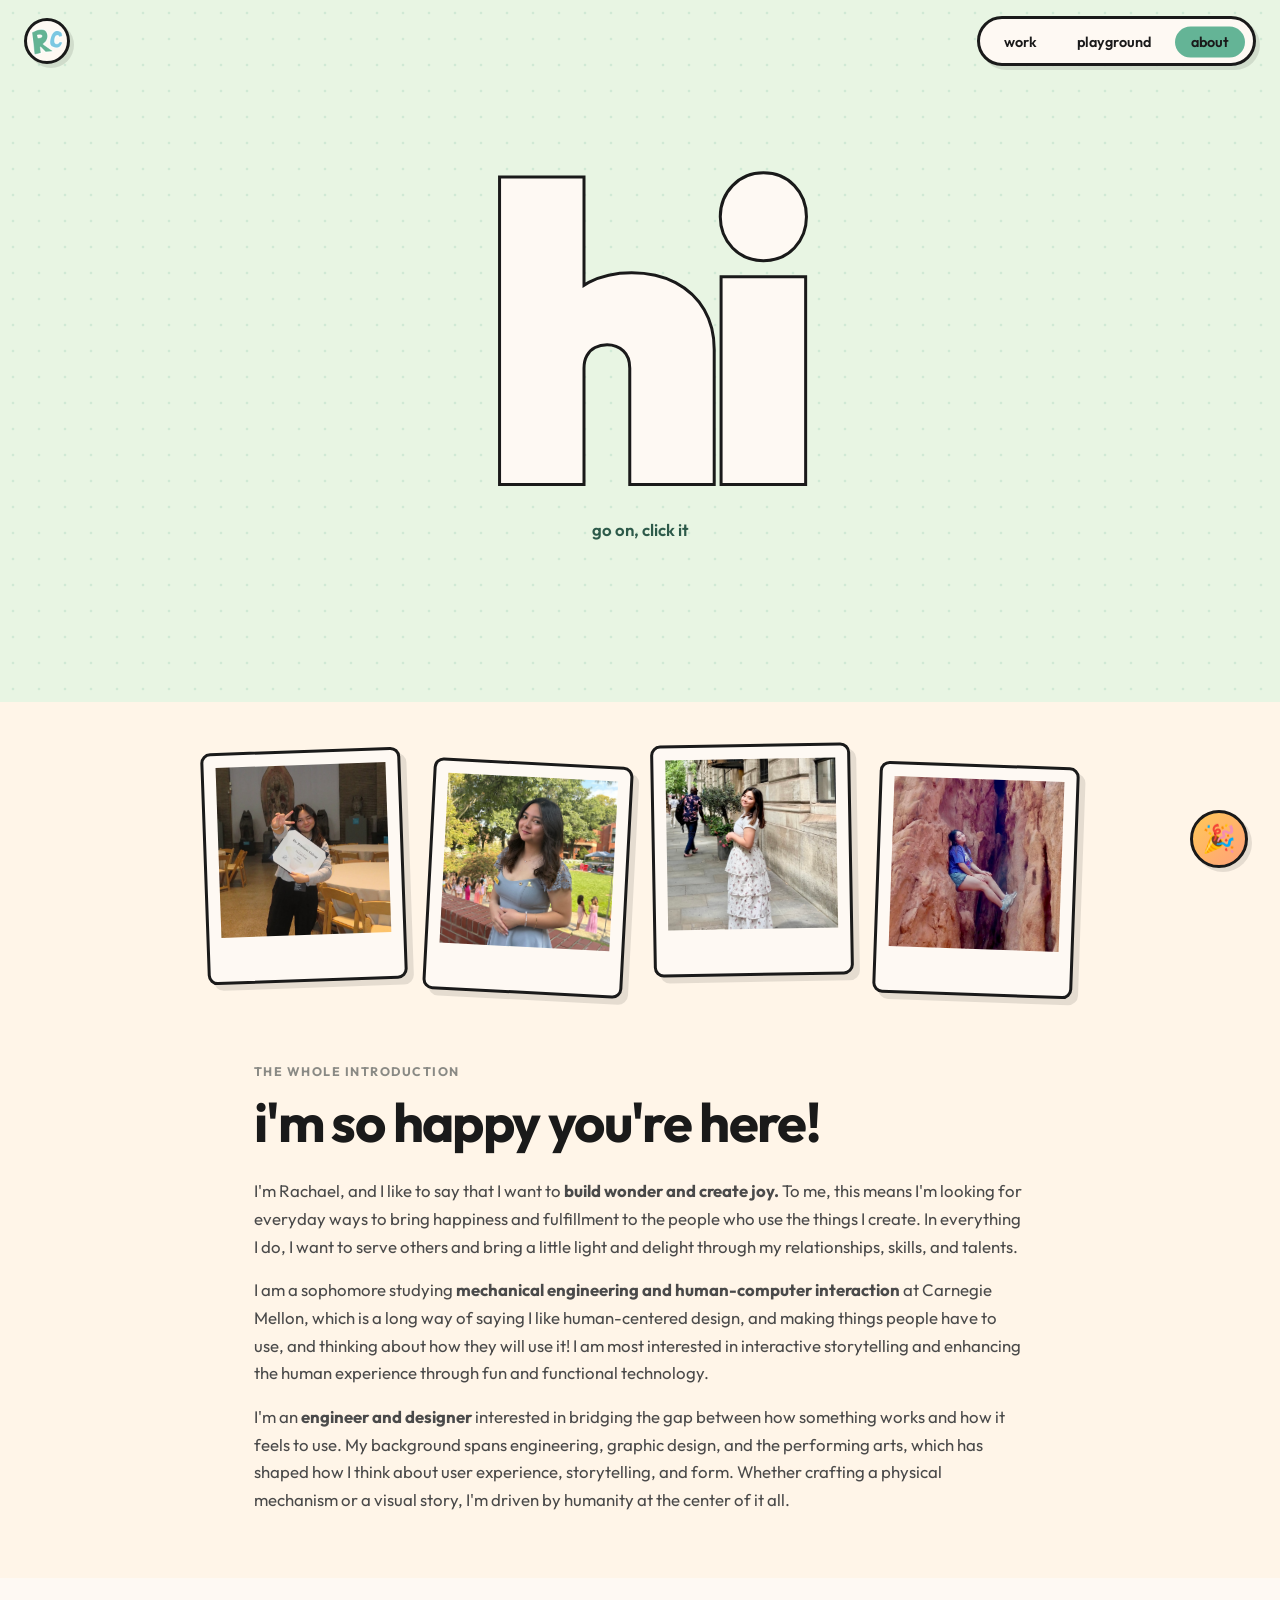
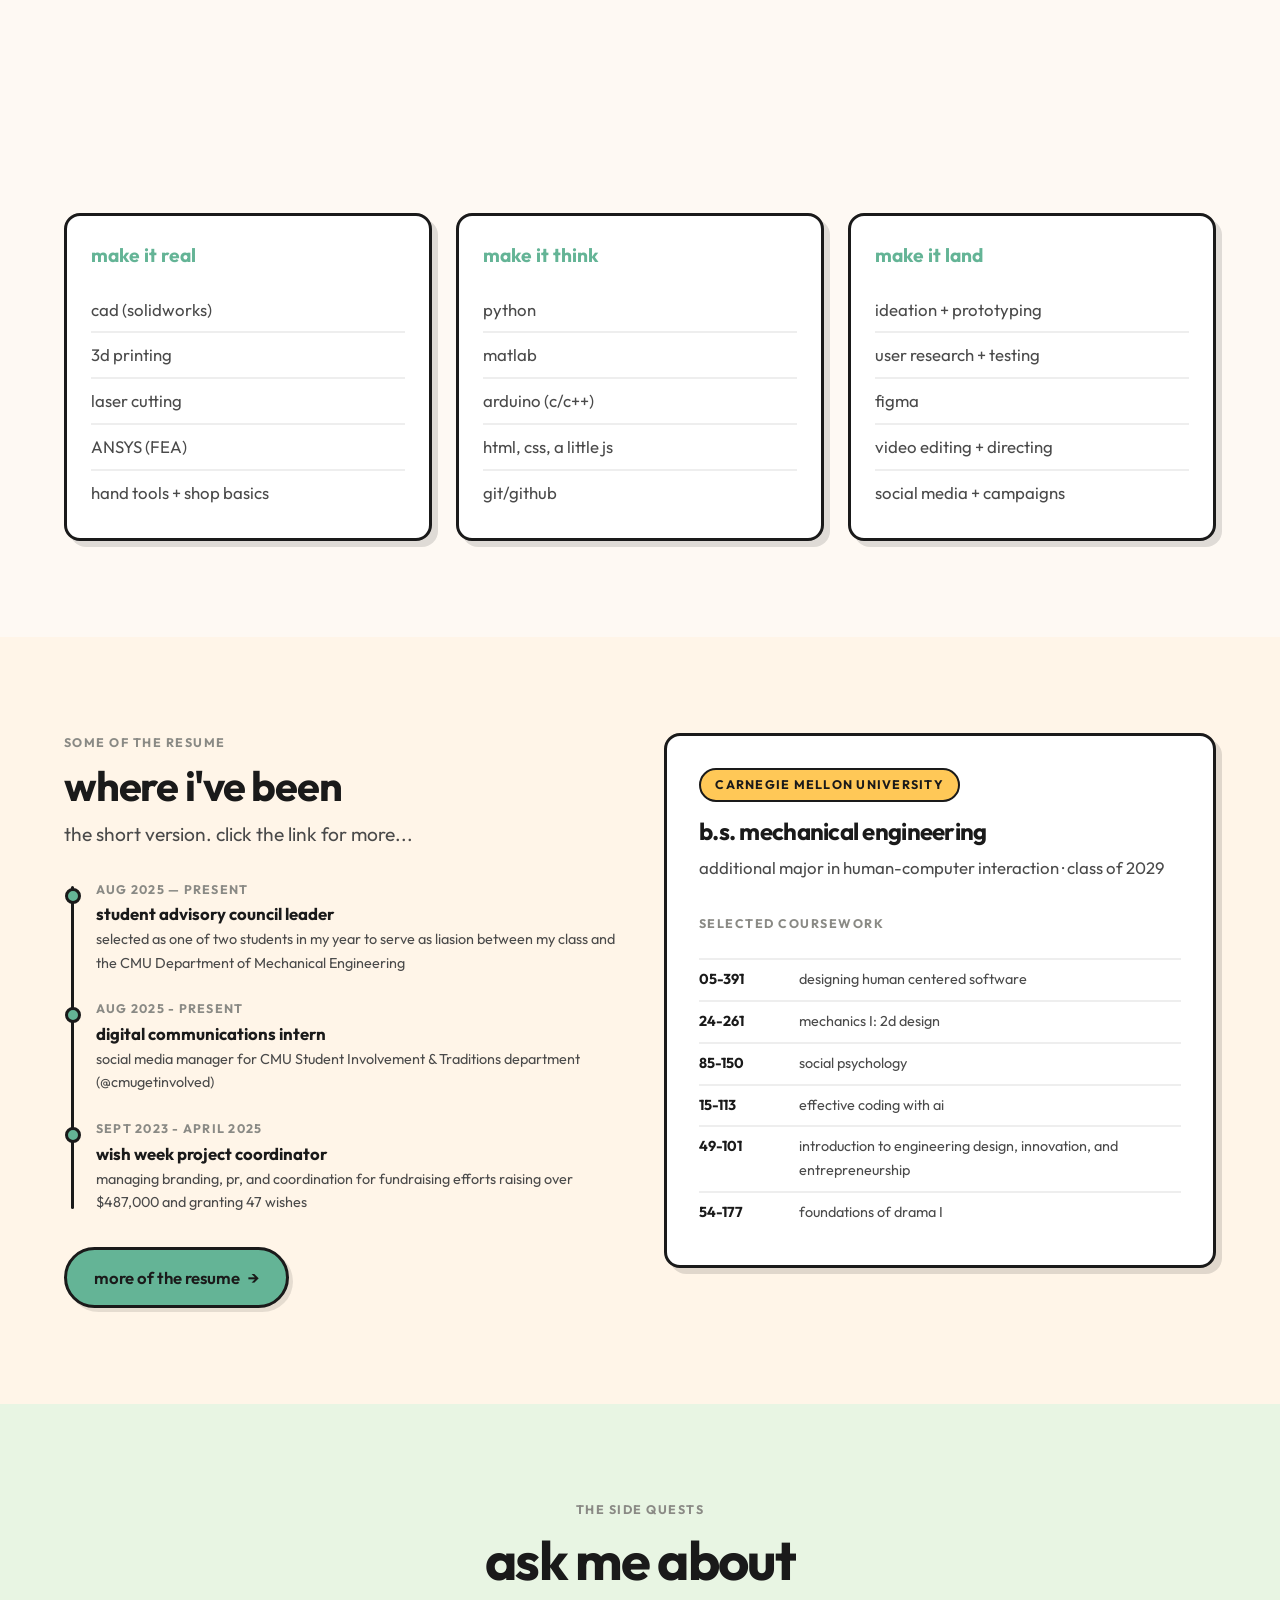
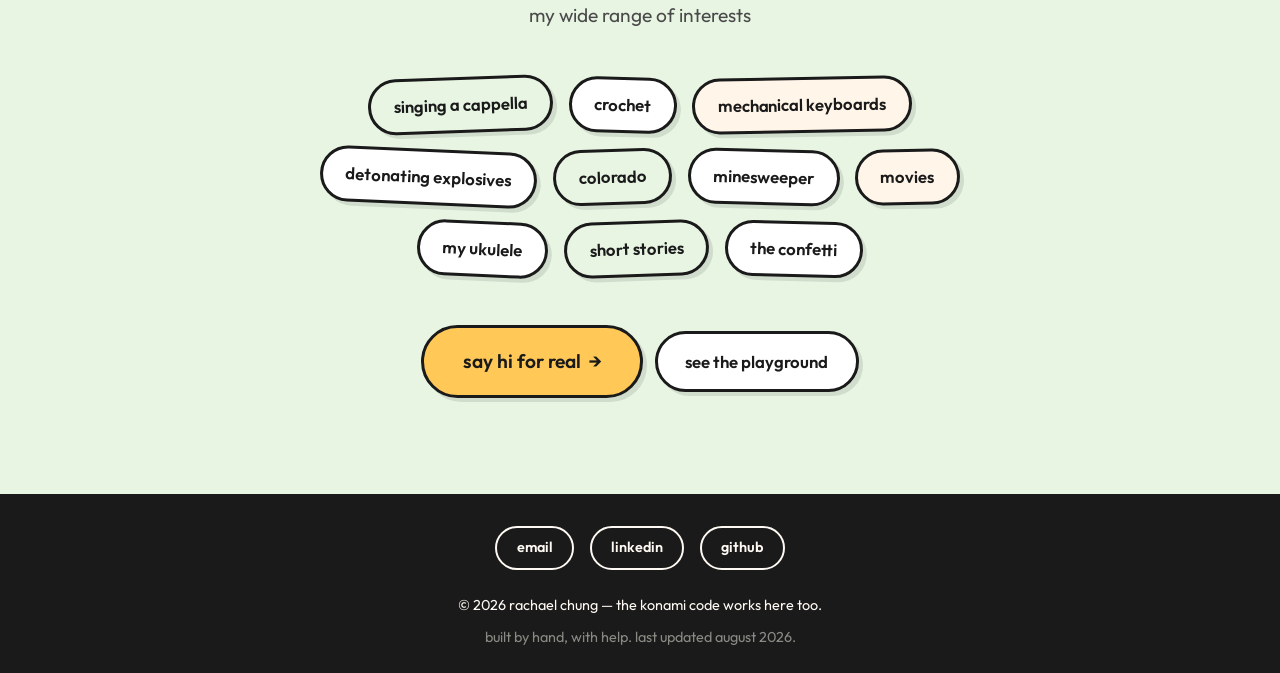
==== commit 82e28fa4: "resume change to linkedin for safety" ====
--- a/about.html
+++ b/about.html
@@ -159,8 +159,8 @@
             </div>
 
             <div class="cluster" style="margin-top: var(--space-6)">
-              <a class="btn btn--primary" href="files/RachaelChungResume.pdf" target="_blank" rel="noopener">
-                the whole resume <span class="btn__arrow" aria-hidden="true">→</span>
+              <a class="btn btn--primary" href="https://linkedin.com/in/rachaelachung" target="_blank" rel="noopener">
+                more of the resume <span class="btn__arrow" aria-hidden="true">→</span>
               </a>
             </div>
           </div>
